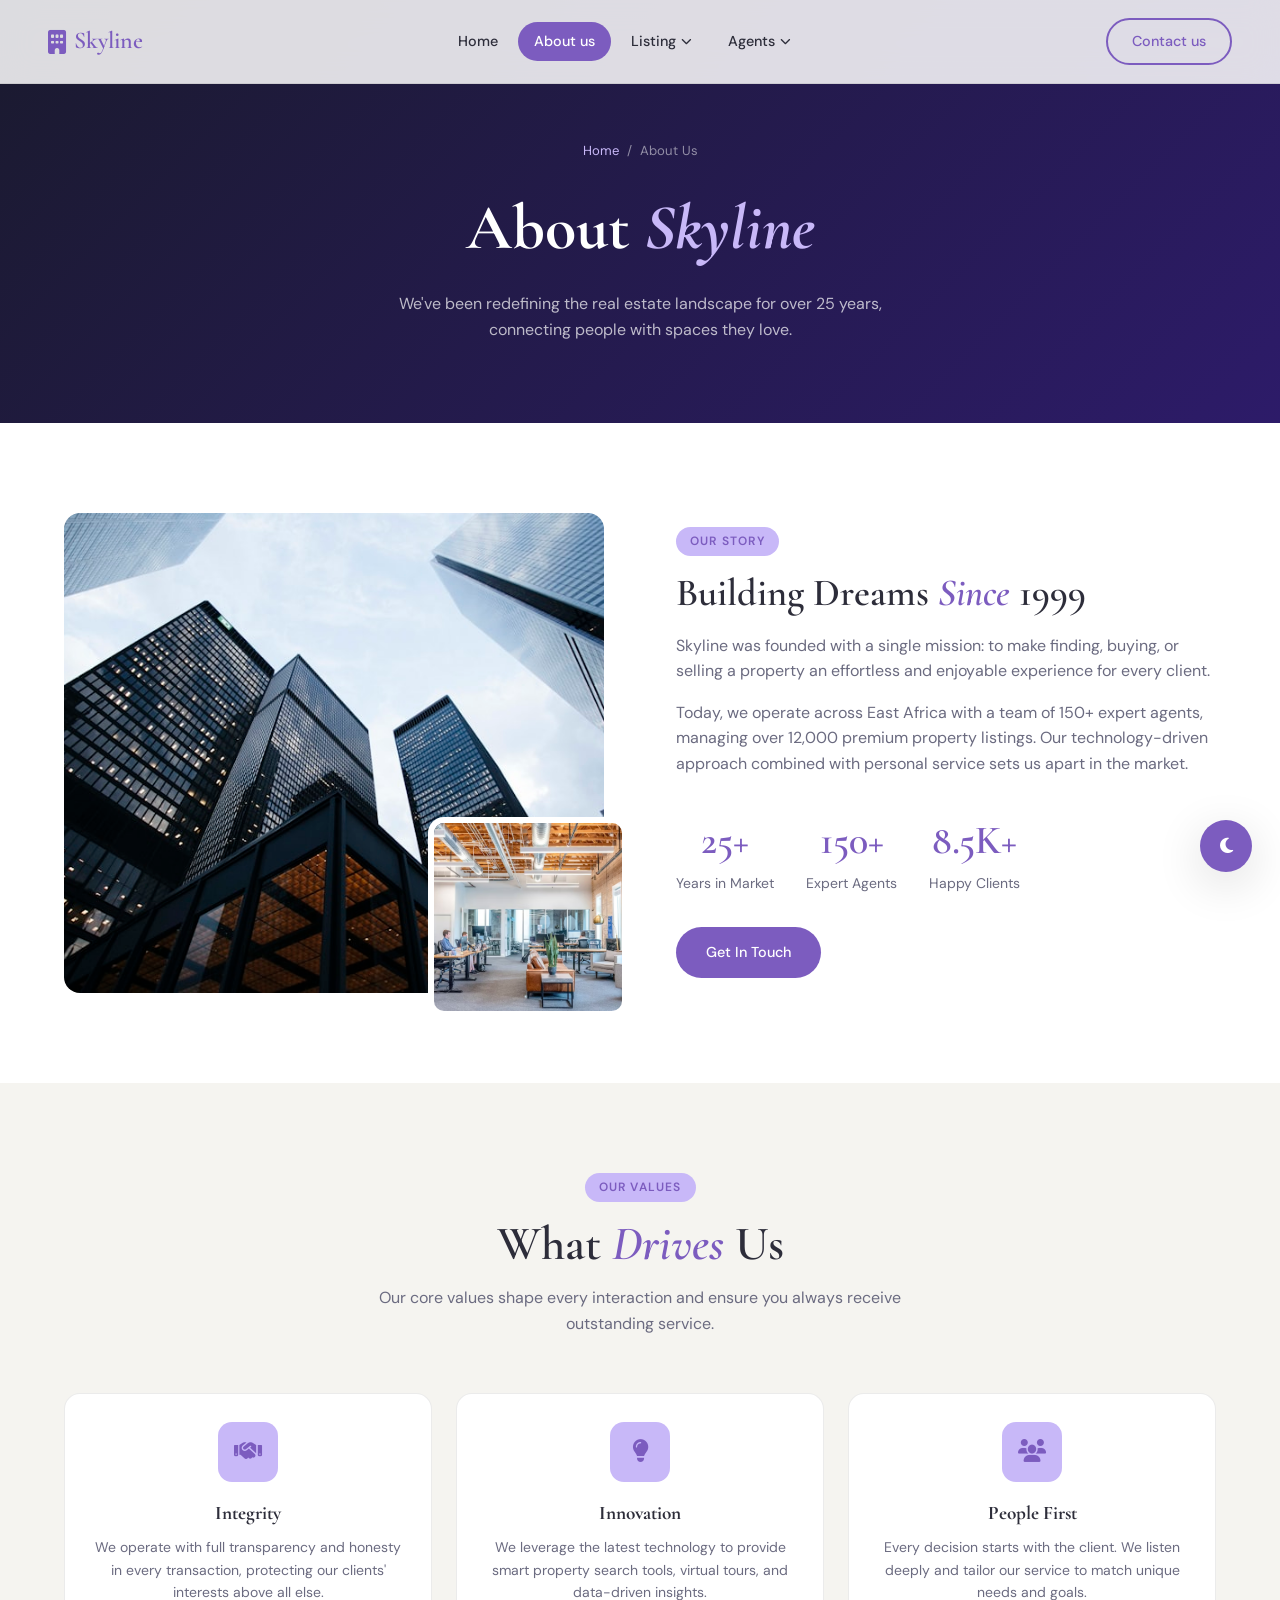
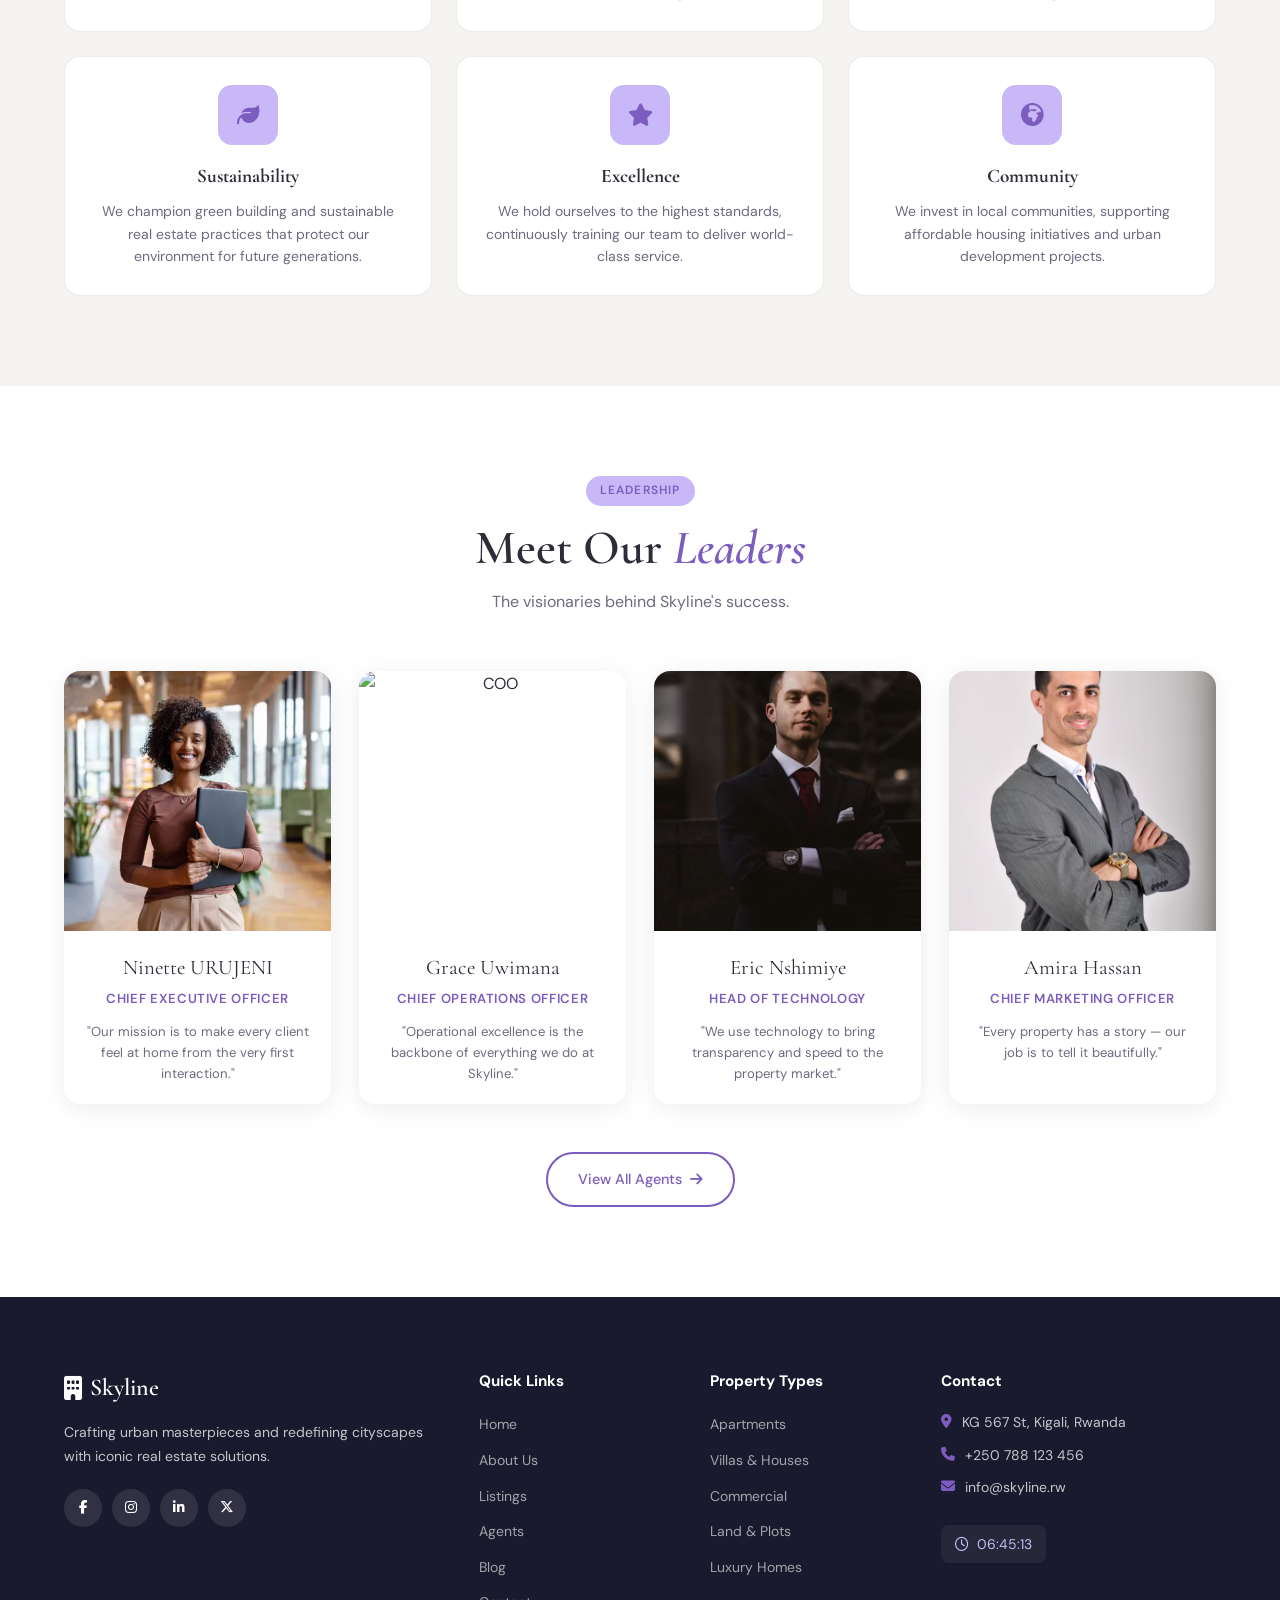
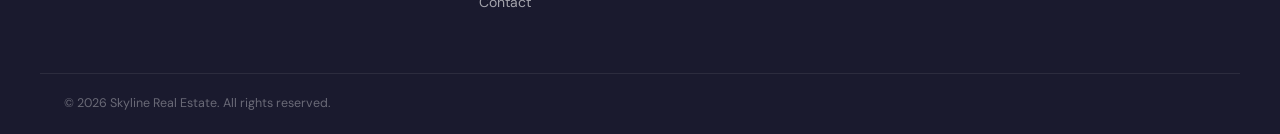
==== skyline/about.html @ 06a5d1ab "initial commit" ====
<!DOCTYPE html>
<html lang="en">

<head>
  <meta charset="UTF-8" />
  <meta name="viewport" content="width=device-width, initial-scale=1.0" />
  <title>About Us – Skyline Real Estate</title>
  <link rel="stylesheet" href="style.css" />
  <link
    href="https://fonts.googleapis.com/css2?family=Cormorant+Garamond:ital,wght@0,400;0,600;1,400&family=DM+Sans:wght@300;400;500;600&display=swap"
    rel="stylesheet" />
  <link rel="stylesheet" href="https://cdnjs.cloudflare.com/ajax/libs/font-awesome/6.5.0/css/all.min.css" />
</head>

<body>

  <!-- NAV -->
  <nav class="navbar" id="navbar">
    <div class="nav-brand">
      <i class="fa-solid fa-building"></i> Skyline</div>
    <ul class="nav-links" id="navLinks">
      <li><a href="index.html">Home</a></li>
      <li><a href="about.html" class="active">About us</a></li>
      <li class="dropdown">
        <a href="listings.html">Listing <i class="fa-solid fa-chevron-down fa-xs"></i></a>
        <div class="dropdown-menu">
          <a href="listings.html?type=buy">Buy</a>
          <a href="listings.html?type=rent">Rent</a>
          <a href="listings.html?type=sell">Sell</a>
          </div>
      </li>
      <li class="dropdown">
        <a href="agents.html">Agents <i class="fa-solid fa-chevron-down fa-xs"></i></a>
        <div class="dropdown-menu">
          <a href="agents.html">Our Agents</a>
          <a href="agents.html#join">Join Team</a>
        </div>
      </li>
    </ul>
    <a href="contact.html" class="btn-contact">Contact us</a>
    <button class="hamburger" id="hamburger"><span></span><span></span><span></span></button>
  </nav>

  <!-- PAGE HERO -->
  <div class="page-hero">
    <div class="container">
      <div class="breadcrumb"><a href="index.html">Home</a><span>/</span><span>About Us</span></div>
      <h1>About <em>Skyline</em></h1>
      <p>We've been redefining the real estate landscape for over 25 years, connecting people with spaces they love.</p>
    </div>
  </div>

  <!-- INTRO -->
  <section class="section about-intro">
    <div class="container about-intro-grid">
      <div class="about-img-stack">
        <img src="photo11.jpg" alt="Skyline HQ"
          class="about-img-main reveal" />
        <img src="photo-22.avif" alt="Interior"
          class="about-img-accent reveal" />
      </div>
      <div class="why-text reveal">
        <span class="tag">Our Story</span>
        <h2>Building Dreams <em>Since</em> 1999</h2>
        <p style="color:var(--clr-muted);margin-bottom:16px;">Skyline was founded with a single mission: to make
          finding, buying, or selling a property an effortless and enjoyable experience for every client.</p>
        <p style="color:var(--clr-muted);margin-bottom:32px;">Today, we operate across East Africa with a team of 150+
          expert agents, managing over 12,000 premium property listings. Our technology-driven approach combined with
          personal service sets us apart in the market.</p>
        <div style="display:flex;gap:32px;margin-bottom:32px;flex-wrap:wrap;">
          <div style="text-align:center;">
            <div style="font-family:var(--font-display);font-size:2.5rem;font-weight:600;color:var(--clr-primary);">25+
            </div>
            <div style="color:var(--clr-muted);font-size:0.875rem;">Years in Market</div>
          </div>
          <div style="text-align:center;">
            <div style="font-family:var(--font-display);font-size:2.5rem;font-weight:600;color:var(--clr-primary);">150+
            </div>
            <div style="color:var(--clr-muted);font-size:0.875rem;">Expert Agents</div>
          </div>
          <div style="text-align:center;">
            <div style="font-family:var(--font-display);font-size:2.5rem;font-weight:600;color:var(--clr-primary);">
              8.5K+</div>
            <div style="color:var(--clr-muted);font-size:0.875rem;">Happy Clients</div>
          </div>
        </div>
        <a href="contact.html" class="btn-primary">Get In Touch</a>
      </div>
    </div>
  </section>

  <!-- MISSION & VALUES -->
  <section class="section" style="background:var(--clr-bg)">
    <div class="container">
      <div class="section-head">
        <span class="tag">Our Values</span>
        <h2>What <em>Drives</em> Us</h2>
        <p>Our core values shape every interaction and ensure you always receive outstanding service.</p>
      </div>
      <div class="values-grid">
        <div class="value-card reveal">
          <div class="value-icon"><i class="fa-solid fa-handshake"></i></div>
          <h3>Integrity</h3>
          <p>We operate with full transparency and honesty in every transaction, protecting our clients' interests above
            all else.</p>
        </div>
        <div class="value-card reveal">
          <div class="value-icon"><i class="fa-solid fa-lightbulb"></i></div>
          <h3>Innovation</h3>
          <p>We leverage the latest technology to provide smart property search tools, virtual tours, and data-driven
            insights.</p>
        </div>
        <div class="value-card reveal">
          <div class="value-icon"><i class="fa-solid fa-users"></i></div>
          <h3>People First</h3>
          <p>Every decision starts with the client. We listen deeply and tailor our service to match unique needs and
            goals.</p>
        </div>
        <div class="value-card reveal">
          <div class="value-icon"><i class="fa-solid fa-leaf"></i></div>
          <h3>Sustainability</h3>
          <p>We champion green building and sustainable real estate practices that protect our environment for future
            generations.</p>
        </div>
        <div class="value-card reveal">
          <div class="value-icon"><i class="fa-solid fa-star"></i></div>
          <h3>Excellence</h3>
          <p>We hold ourselves to the highest standards, continuously training our team to deliver world-class service.
          </p>
        </div>
        <div class="value-card reveal">
          <div class="value-icon"><i class="fa-solid fa-globe-africa"></i></div>
          <h3>Community</h3>
          <p>We invest in local communities, supporting affordable housing initiatives and urban development projects.
          </p>
        </div>
      </div>
    </div>
  </section>

  <!-- TEAM PREVIEW -->
  <section class="section" style="background:var(--clr-surface)">
    <div class="container">
      <div class="section-head">
        <span class="tag">Leadership</span>
        <h2>Meet Our <em>Leaders</em></h2>
        <p>The visionaries behind Skyline's success.</p>
      </div>
      <div class="agents-grid">
        <div class="agent-card reveal">
          <img src="photo21.webp" class="agent-img" alt="CEO" />
          <div class="agent-body">
            <div class="agent-name">Ninette URUJENI</div>
            <div class="agent-role">Chief Executive Officer</div>
            <p style="color:var(--clr-muted);font-size:0.82rem;">"Our mission is to make every client feel at home from
              the very first interaction."</p>
          </div>
        </div>
        <div class="agent-card reveal">
          <img src="photo-20.avif" class="agent-img" alt="COO" />
          <div class="agent-body">
            <div class="agent-name">Grace Uwimana</div>
            <div class="agent-role">Chief Operations Officer</div>
            <p style="color:var(--clr-muted);font-size:0.82rem;">"Operational excellence is the backbone of everything
              we do at Skyline."</p>
          </div>
        </div>
        <div class="agent-card reveal">
          <img src="photo-19.avif" class="agent-img"
            alt="CTO" />
          <div class="agent-body">
            <div class="agent-name">Eric Nshimiye</div>
            <div class="agent-role">Head of Technology</div>
            <p style="color:var(--clr-muted);font-size:0.82rem;">"We use technology to bring transparency and speed to
              the property market."</p>
          </div>
        </div>
        <div class="agent-card reveal">
          <img src="photo-18.avif" class="agent-img"
            alt="CMO" />
          <div class="agent-body">
            <div class="agent-name">Amira Hassan</div>
            <div class="agent-role">Chief Marketing Officer</div>
            <p style="color:var(--clr-muted);font-size:0.82rem;">"Every property has a story — our job is to tell it
              beautifully."</p>
          </div>
        </div>
      </div>
      <div class="center-btn"><a href="agents.html" class="btn-outline">View All Agents <i
            class="fa-solid fa-arrow-right"></i></a></div>
    </div>
  </section>

  <button class="theme-toggle" id="themeToggle" title="Toggle mode">
    <i class="fa-solid fa-moon"
      id="themeIcon"></i>
    </button>
  <div class="modal-overlay" id="modal">
    <div class="modal-box">
      <button class="modal-close" id="modalClose">
        <i class="fa-solid fa-xmark"></i>
      </button>
      <h3 id="modalTitle"></h3>
      <div id="modalBody"></div>
    </div>
  </div>

  <!-- FOOTER -->
  <footer class="footer">
    <div class="container footer-grid">
      <div class="footer-brand">
        <div class="nav-brand"><i class="fa-solid fa-building"></i> Skyline</div>
        <p>Crafting urban masterpieces and redefining cityscapes with iconic real estate solutions.</p>
        <div class="socials">
          <a href="#"><i class="fa-brands fa-facebook-f"></i></a>
          <a href="#"><i class="fa-brands fa-instagram"></i></a>
          <a href="#"><i class="fa-brands fa-linkedin-in"></i></a>
          <a href="#"><i class="fa-brands fa-x-twitter"></i></a>
        </div>
      </div>
      <div class="footer-col">
        <h4>Quick Links</h4>
        <ul>
          <li><a href="index.html">Home</a></li>
          <li><a href="about.html">About Us</a></li>
          <li><a href="listings.html">Listings</a></li>
          <li><a href="agents.html">Agents</a></li>
          <li><a href="blog.html">Blog</a></li>
          <li><a href="contact.html">Contact</a></li>
        </ul>
      </div>
      <div class="footer-col">
        <h4>Property Types</h4>
        <ul>
          <li><a href="#">Apartments</a></li>
          <li><a href="#">Villas & Houses</a></li>
          <li><a href="#">Commercial</a></li>
          <li><a href="#">Land & Plots</a></li>
          <li><a href="#">Luxury Homes</a></li>
        </ul>
      </div>
      <div class="footer-col">
        <h4>Contact</h4>
        <ul class="contact-list">
          <li><i class="fa-solid fa-location-dot"></i> KG 567 St, Kigali, Rwanda</li>
          <li><i class="fa-solid fa-phone"></i> +250 788 123 456</li>
          <li><i class="fa-solid fa-envelope"></i> info@skyline.rw</li>
        </ul>
        <div class="clock-box"><i class="fa-regular fa-clock"></i><span id="liveClock"></span></div>
      </div>
    </div>
    <div class="footer-bottom">
      <p>&copy; 2026 Skyline Real Estate. All rights reserved.</p>
    </div>
  </footer>

  <script src="main.js"></script>
</body>

</html>
---- skyline/style.css ----
/* ============================================================
   SKYLINE REAL ESTATE – Global Stylesheet
   ============================================================ */

/* --- FONTS & VARIABLES --- */
@import url('https://fonts.googleapis.com/css2?family=Cormorant+Garamond:ital,wght@0,400;0,600;1,400&family=DM+Sans:wght@300;400;500;600&display=swap');

:root {
  --clr-bg: #f5f4f0;
  --clr-surface: #ffffff;
  --clr-primary: #7c5cbf;
  --clr-primary-light: #9b7fe0;
  --clr-accent: #c8b8f8;
  --clr-dark: #1a1a2e;
  --clr-text: #2d2d3a;
  --clr-muted: #6b6b80;
  --clr-border: rgba(0,0,0,0.08);
  --font-display: 'Cormorant Garamond', serif;
  --font-body: 'DM Sans', sans-serif;
  --radius: 16px;
  --radius-sm: 8px;
  --shadow: 0 4px 24px rgba(0,0,0,0.08);
  --shadow-lg: 0 12px 48px rgba(0,0,0,0.14);
  --transition: 0.3s cubic-bezier(.4,0,.2,1);
}

[data-theme="dark"] {
  --clr-bg: #0f0f1a;
  --clr-surface: #1a1a2e;
  --clr-text: #e8e8f0;
  --clr-muted: #9090aa;
  --clr-border: rgba(255,255,255,0.08);
  --shadow: 0 4px 24px rgba(0,0,0,0.3);
  --shadow-lg: 0 12px 48px rgba(0,0,0,0.4);
}

/* --- RESET --- */
*, *::before, *::after { box-sizing: border-box; margin: 0; padding: 0; }
html { scroll-behavior: smooth; }
body {
  font-family: var(--font-body);
  background: var(--clr-bg);
  color: var(--clr-text);
  line-height: 1.6;
  transition: background var(--transition), color var(--transition);
}
img { max-width: 100%; display: block; }
a { text-decoration: none; color: inherit; }
ul { list-style: none; }
input, button, select, textarea { font-family: inherit; }

/* --- UTILITIES --- */
.container { max-width: 1200px; margin: 0 auto; padding: 0 24px; }
.section { padding: 90px 0; }
.center-btn { text-align: center; margin-top: 48px; }
.tag {
  display: inline-block;
  background: var(--clr-accent);
  color: var(--clr-primary);
  font-size: 0.75rem;
  font-weight: 600;
  letter-spacing: 0.1em;
  text-transform: uppercase;
  padding: 5px 14px;
  border-radius: 20px;
  margin-bottom: 14px;
}
.section-head {
  text-align: center;
  max-width: 600px;
  margin: 0 auto 56px;
}
.section-head h2 {
  font-family: var(--font-display);
  font-size: clamp(2rem, 4vw, 3rem);
  font-weight: 600;
  line-height: 1.2;
  color: var(--clr-text);
  margin-bottom: 12px;
}
.section-head h2 em { color: var(--clr-primary); font-style: italic; }
.section-head p { color: var(--clr-muted); font-size: 1rem; }

/* ============================================================
   NAVBAR
   ============================================================ */
.navbar {
  position: fixed; top: 0; left: 0; right: 0; z-index: 1000;
  display: flex; align-items: center; gap: 32px;
  padding: 18px 48px;
  background: rgba(255,255,255,0.85);
  backdrop-filter: blur(16px);
  border-bottom: 1px solid var(--clr-border);
  transition: background var(--transition), box-shadow var(--transition);
}
.navbar.scrolled { box-shadow: var(--shadow); }
[data-theme="dark"] .navbar { background: rgba(15,15,26,0.85); }

.nav-brand {
  font-family: var(--font-display);
  font-size: 1.5rem; font-weight: 600;
  color: var(--clr-primary);
  display: flex; align-items: center; gap: 8px;
  white-space: nowrap;
}
.nav-links {
  display: flex; gap: 4px; align-items: center;
  margin: 0 auto;
}
.nav-links > li { position: relative; }
.nav-links a {
  padding: 8px 16px;
  border-radius: 24px;
  font-size: 0.9rem; font-weight: 500;
  color: var(--clr-text);
  transition: background var(--transition), color var(--transition);
  display: flex; align-items: center; gap: 5px;
}
.nav-links a:hover, .nav-links a.active {
  background: var(--clr-primary);
  color: #fff;
}
.dropdown-menu {
  position: absolute; top: calc(100% + 8px); left: 0;
  background: var(--clr-surface);
  border-radius: var(--radius-sm);
  box-shadow: var(--shadow-lg);
  min-width: 160px;
  padding: 8px 0;
  opacity: 0; visibility: hidden; transform: translateY(-8px);
  transition: all var(--transition);
  border: 1px solid var(--clr-border);
}
.dropdown:hover .dropdown-menu { opacity: 1; visibility: visible; transform: translateY(0); }
.dropdown-menu a {
  display: block; padding: 10px 18px; border-radius: 0;
  font-size: 0.875rem;
}
.dropdown-menu a:hover { background: var(--clr-accent); color: var(--clr-primary); border-radius: 0; }

.btn-contact {
  padding: 10px 24px;
  border: 2px solid var(--clr-primary);
  border-radius: 24px;
  color: var(--clr-primary);
  font-weight: 500; font-size: 0.9rem;
  white-space: nowrap;
  transition: all var(--transition);
}
.btn-contact:hover { background: var(--clr-primary); color: #fff; }

.hamburger {
  display: none; flex-direction: column; gap: 5px;
  background: none; border: none; cursor: pointer; padding: 4px;
}
.hamburger span {
  display: block; width: 24px; height: 2px;
  background: var(--clr-text);
  border-radius: 2px; transition: all var(--transition);
}
.hamburger.open span:nth-child(1) { transform: translateY(7px) rotate(45deg); }
.hamburger.open span:nth-child(2) { opacity: 0; }
.hamburger.open span:nth-child(3) { transform: translateY(-7px) rotate(-45deg); }

/* ============================================================
   HERO
   ============================================================ */
.hero {
  position: relative; min-height: 100vh;
  display: flex; flex-direction: column;
  justify-content: center; overflow: hidden;
}
.hero-bg { position: absolute; inset: 0; z-index: 0; }
.hero-img { width: 100%; height: 100%; object-fit: cover; }
.hero-overlay {
  position: absolute; inset: 0;
  background: linear-gradient(135deg, rgba(15,10,30,0.75) 0%, rgba(15,10,30,0.4) 60%, transparent 100%);
}

.hero-content {
  position: relative; z-index: 2;
  max-width: 650px;
  padding: 120px 48px 40px;
  animation: fadeUp 0.9s ease both;
}
.hero-badge {
  display: inline-flex; align-items: center; gap: 6px;
  background: rgba(255,255,255,0.12);
  backdrop-filter: blur(8px);
  color: #fff; border: 1px solid rgba(255,255,255,0.2);
  padding: 6px 16px; border-radius: 24px; font-size: 0.8rem;
  margin-bottom: 20px;
}
.hero-title {
  font-family: var(--font-display);
  font-size: clamp(3rem, 7vw, 5.5rem);
  font-weight: 600; line-height: 1.05;
  color: #fff; margin-bottom: 16px;
}
.hero-title-main { color: #fff; }
.hero-title em { color: var(--clr-accent); font-style: italic; }
.hero-subtitle { color: rgba(255,255,255,0.8); font-size: 1rem; max-width: 440px; margin-bottom: 36px; }

/* Search Box */
.search-box {
  background: rgba(255,255,255,0.12);
  backdrop-filter: blur(16px);
  border: 1px solid rgba(255,255,255,0.2);
  border-radius: 20px; overflow: hidden;
}
.search-tabs { display: flex; padding: 14px 14px 0; gap: 6px; }
.tab {
  padding: 8px 22px; border-radius: 20px; border: none;
  background: transparent; color: rgba(255,255,255,0.7);
  font-size: 0.875rem; font-weight: 500; cursor: pointer;
  transition: all var(--transition);
}
.tab.active { background: #fff; color: var(--clr-primary); }
.search-fields {
  display: flex; align-items: center; gap: 0;
  padding: 14px; flex-wrap: wrap; gap: 8px;
}
.field { flex: 1; min-width: 100px; }
.field label { display: block; color: rgba(255,255,255,0.6); font-size: 0.7rem; font-weight: 600; text-transform: uppercase; letter-spacing: 0.05em; margin-bottom: 2px; }
.field input {
  background: none; border: none; outline: none;
  color: #fff; font-size: 0.9rem; width: 100%;
  padding: 4px 0;
}
.field input::placeholder { color: rgba(255,255,255,0.5); }
.field + .field { border-left: 1px solid rgba(255,255,255,0.15); padding-left: 14px; }
.btn-search {
  background: var(--clr-primary); color: #fff;
  border: none; border-radius: 12px;
  width: 48px; height: 48px; cursor: pointer;
  font-size: 1rem; flex-shrink: 0;
  transition: background var(--transition), transform var(--transition);
}
.btn-search:hover { background: var(--clr-primary-light); transform: scale(1.05); }

/* Stats */
.hero-stats {
  position: relative; z-index: 2;
  display: flex; gap: 0;
  background: rgba(255,255,255,0.1);
  backdrop-filter: blur(12px);
  border-top: 1px solid rgba(255,255,255,0.15);
  margin-top: auto;
}
.stat {
  flex: 1; text-align: center; padding: 24px 16px;
  border-right: 1px solid rgba(255,255,255,0.12);
}
.stat:last-child { border-right: none; }
.stat-num { font-family: var(--font-display); font-size: 2.2rem; font-weight: 600; color: #fff; }
.stat span:not(.stat-num) { font-family: var(--font-display); font-size: 2.2rem; color: var(--clr-accent); }
.stat p { color: rgba(255,255,255,0.65); font-size: 0.78rem; margin-top: 2px; }

/* ============================================================
   FEATURED LISTINGS
   ============================================================ */
.featured { background: var(--clr-bg); }
.cards-grid {
  display: grid;
  grid-template-columns: repeat(auto-fill, minmax(320px, 1fr));
  gap: 28px;
}
.prop-card {
  background: var(--clr-surface);
  border-radius: var(--radius);
  overflow: hidden;
  box-shadow: var(--shadow);
  transition: transform var(--transition), box-shadow var(--transition);
  cursor: pointer;
}
.prop-card:hover { transform: translateY(-6px); box-shadow: var(--shadow-lg); }
.prop-img-wrap { position: relative; overflow: hidden; height: 220px; }
.prop-img-wrap img { width: 100%; height: 100%; object-fit: cover; transition: transform 0.5s ease; }
.prop-card:hover .prop-img-wrap img { transform: scale(1.06); }
.prop-badge {
  position: absolute; top: 14px; left: 14px;
  background: var(--clr-primary); color: #fff;
  font-size: 0.72rem; font-weight: 600; padding: 4px 12px;
  border-radius: 20px; text-transform: uppercase; letter-spacing: 0.05em;
}
.prop-fav {
  position: absolute; top: 14px; right: 14px;
  background: rgba(255,255,255,0.9); border: none;
  border-radius: 50%; width: 36px; height: 36px;
  display: flex; align-items: center; justify-content: center;
  cursor: pointer; color: var(--clr-muted); font-size: 0.9rem;
  transition: all var(--transition);
}
.prop-fav.active, .prop-fav:hover { color: #e74c3c; background: #fff; }
.prop-body { padding: 18px 20px; }
.prop-price { font-family: var(--font-display); font-size: 1.5rem; font-weight: 600; color: var(--clr-primary); margin-bottom: 4px; }
.prop-title { font-weight: 500; font-size: 1rem; margin-bottom: 4px; }
.prop-loc { color: var(--clr-muted); font-size: 0.82rem; display: flex; align-items: center; gap: 4px; margin-bottom: 14px; }
.prop-meta { display: flex; gap: 14px; border-top: 1px solid var(--clr-border); padding-top: 12px; }
.prop-meta span { font-size: 0.8rem; color: var(--clr-muted); display: flex; align-items: center; gap: 5px; }
.prop-meta i { color: var(--clr-primary); }

/* ============================================================
   WHY CHOOSE US
   ============================================================ */
.why-us { background: var(--clr-surface); }
.why-grid { display: grid; grid-template-columns: 1fr 1fr; gap: 72px; align-items: center; }
.why-img { position: relative; }
.why-img img { border-radius: var(--radius); width: 100%; height: 500px; object-fit: cover; }
.why-badge-card {
  position: absolute; bottom: -20px; right: -20px;
  background: var(--clr-primary); color: #fff;
  border-radius: var(--radius);
  padding: 18px 22px;
  display: flex; align-items: center; gap: 12px;
  box-shadow: var(--shadow-lg);
}
.why-badge-card i { font-size: 2rem; opacity: 0.8; }
.why-badge-card strong { display: block; font-size: 1rem; }
.why-badge-card span { font-size: 0.8rem; opacity: 0.8; }
.why-text h2 { font-family: var(--font-display); font-size: clamp(1.8rem, 3vw, 2.6rem); font-weight: 600; margin-bottom: 16px; line-height: 1.2; }
.why-text h2 em { color: var(--clr-primary); font-style: italic; }
.why-text > p { color: var(--clr-muted); margin-bottom: 32px; }
.features-list { display: flex; flex-direction: column; gap: 20px; margin-bottom: 36px; }
.feat-item { display: flex; gap: 16px; align-items: flex-start; }
.feat-icon {
  width: 48px; height: 48px; flex-shrink: 0;
  background: var(--clr-accent); border-radius: 12px;
  display: flex; align-items: center; justify-content: center;
  color: var(--clr-primary); font-size: 1.1rem;
}
.feat-item strong { display: block; font-weight: 600; margin-bottom: 2px; }
.feat-item p { color: var(--clr-muted); font-size: 0.875rem; }

/* ============================================================
   SLIDER
   ============================================================ */
.slider-section { background: var(--clr-bg); }
.slider-wrapper { position: relative; border-radius: var(--radius); overflow: hidden; }
.slider { display: flex; }
.slide { min-width: 100%; position: relative; height: 500px; display: none; }
.slide.active { display: block; }
.slide img { width: 100%; height: 100%; object-fit: cover; }
.slide-caption {
  position: absolute; bottom: 24px; left: 24px;
  background: rgba(0,0,0,0.5); backdrop-filter: blur(8px);
  color: #fff; padding: 8px 18px; border-radius: 24px;
  font-size: 0.9rem; font-weight: 500;
}
.slider-btn {
  position: absolute; top: 50%; transform: translateY(-50%);
  background: rgba(255,255,255,0.9); border: none; border-radius: 50%;
  width: 48px; height: 48px; cursor: pointer; font-size: 1rem;
  display: flex; align-items: center; justify-content: center;
  transition: all var(--transition); z-index: 10;
  color: var(--clr-primary);
}
.slider-btn:hover { background: var(--clr-primary); color: #fff; }
.slider-btn.prev { left: 16px; }
.slider-btn.next { right: 16px; }
.slider-dots { display: flex; justify-content: center; gap: 8px; padding: 16px 0 8px; }
.dot {
  width: 8px; height: 8px; border-radius: 50%;
  background: var(--clr-border); cursor: pointer;
  transition: all var(--transition); border: none;
}
.dot.active { background: var(--clr-primary); width: 24px; border-radius: 4px; }

/* ============================================================
   TESTIMONIALS
   ============================================================ */
.testimonials { background: var(--clr-surface); }
.testimonial-grid { display: grid; grid-template-columns: repeat(3, 1fr); gap: 24px; }
.testimonial-card {
  background: var(--clr-bg);
  border-radius: var(--radius); padding: 28px;
  border: 1px solid var(--clr-border);
  transition: transform var(--transition);
}
.testimonial-card:hover { transform: translateY(-4px); }
.featured-testimonial {
  background: var(--clr-primary); color: #fff;
  transform: translateY(-12px);
}
.featured-testimonial .client span { opacity: 0.7; }
.stars { color: #f5c518; font-size: 0.9rem; margin-bottom: 14px; }
.testimonial-card p { font-size: 0.95rem; line-height: 1.7; margin-bottom: 20px; font-style: italic; }
.client { display: flex; align-items: center; gap: 12px; }
.client img { width: 46px; height: 46px; border-radius: 50%; object-fit: cover; }
.client strong { display: block; font-size: 0.9rem; }
.client span { font-size: 0.78rem; color: var(--clr-muted); }

/* ============================================================
   BUTTONS
   ============================================================ */
.btn-primary {
  display: inline-flex; align-items: center; gap: 8px;
  background: var(--clr-primary); color: #fff;
  padding: 14px 30px; border-radius: 28px;
  font-weight: 500; font-size: 0.9rem;
  transition: all var(--transition); border: none; cursor: pointer;
}
.btn-primary:hover { background: var(--clr-primary-light); transform: translateY(-2px); box-shadow: 0 8px 24px rgba(124,92,191,0.3); }
.btn-outline {
  display: inline-flex; align-items: center; gap: 8px;
  border: 2px solid var(--clr-primary); color: var(--clr-primary);
  padding: 14px 30px; border-radius: 28px;
  font-weight: 500; font-size: 0.9rem;
  transition: all var(--transition);
}
.btn-outline:hover { background: var(--clr-primary); color: #fff; transform: translateY(-2px); }

/* ============================================================
   THEME TOGGLE
   ============================================================ */
.theme-toggle {
  position: fixed; bottom: 28px; right: 28px; z-index: 999;
  background: var(--clr-primary); color: #fff;
  border: none; border-radius: 50%;
  width: 52px; height: 52px; cursor: pointer; font-size: 1.1rem;
  box-shadow: var(--shadow-lg); transition: all var(--transition);
  display: flex; align-items: center; justify-content: center;
}
.theme-toggle:hover { background: var(--clr-primary-light); transform: scale(1.1); }

/* ============================================================
   MODAL
   ============================================================ */
.modal-overlay {
  position: fixed; inset: 0; background: rgba(0,0,0,0.6);
  backdrop-filter: blur(4px); z-index: 2000;
  display: flex; align-items: center; justify-content: center;
  opacity: 0; visibility: hidden; transition: all var(--transition);
}
.modal-overlay.open { opacity: 1; visibility: visible; }
.modal-box {
  background: var(--clr-surface); border-radius: var(--radius);
  padding: 36px; max-width: 560px; width: 90%;
  position: relative; transform: scale(0.9);
  transition: transform var(--transition);
  max-height: 80vh; overflow-y: auto;
}
.modal-overlay.open .modal-box { transform: scale(1); }
.modal-close {
  position: absolute; top: 16px; right: 16px;
  background: var(--clr-bg); border: none; border-radius: 50%;
  width: 36px; height: 36px; cursor: pointer; font-size: 1rem;
  color: var(--clr-muted); transition: all var(--transition);
}
.modal-close:hover { background: #e74c3c; color: #fff; }
.modal-box h3 { font-family: var(--font-display); font-size: 1.8rem; margin-bottom: 16px; }
.modal-prop-img { width: 100%; height: 220px; object-fit: cover; border-radius: var(--radius-sm); margin-bottom: 16px; }
.modal-price { font-family: var(--font-display); font-size: 2rem; color: var(--clr-primary); font-weight: 600; margin-bottom: 8px; }
.modal-meta { display: flex; gap: 16px; color: var(--clr-muted); font-size: 0.85rem; margin-bottom: 16px; flex-wrap: wrap; }
.modal-meta span { display: flex; align-items: center; gap: 5px; }
.modal-desc { color: var(--clr-muted); font-size: 0.9rem; line-height: 1.7; }

/* ============================================================
   FOOTER
   ============================================================ */
.footer {
  background: var(--clr-dark); color: rgba(255,255,255,0.75);
  padding-top: 72px;
}
.footer-grid { display: grid; grid-template-columns: 2fr 1fr 1fr 1.5fr; gap: 48px; padding-bottom: 48px; }
.footer-brand .nav-brand { color: #fff; margin-bottom: 14px; }
.footer-brand p { font-size: 0.875rem; line-height: 1.7; margin-bottom: 20px; }
.socials { display: flex; gap: 10px; }
.socials a {
  width: 38px; height: 38px; border-radius: 50%;
  background: rgba(255,255,255,0.1); display: flex;
  align-items: center; justify-content: center;
  color: #fff; font-size: 0.85rem;
  transition: background var(--transition);
}
.socials a:hover { background: var(--clr-primary); }
.footer-col h4 { color: #fff; font-size: 0.95rem; margin-bottom: 18px; }
.footer-col ul li { margin-bottom: 10px; }
.footer-col ul a { color: rgba(255,255,255,0.6); font-size: 0.875rem; transition: color var(--transition); }
.footer-col ul a:hover { color: var(--clr-primary-light); }
.contact-list li { display: flex; align-items: flex-start; gap: 10px; font-size: 0.875rem; margin-bottom: 10px; }
.contact-list i { color: var(--clr-primary); margin-top: 3px; flex-shrink: 0; }
.clock-box {
  display: inline-flex; align-items: center; gap: 8px;
  background: rgba(255,255,255,0.06); border-radius: 8px;
  padding: 8px 14px; font-size: 0.875rem; color: var(--clr-accent);
  margin-top: 16px;
}
.footer-bottom {
  border-top: 1px solid rgba(255,255,255,0.08);
  padding: 20px 24px;
  display: flex; justify-content: space-between;
  font-size: 0.78rem; color: rgba(255,255,255,0.35);
  flex-wrap: wrap; gap: 8px; text-align: center;
  max-width: 1200px; margin: 0 auto;
}

/* ============================================================
   PAGE HERO (inner pages)
   ============================================================ */
.page-hero {
  background: linear-gradient(135deg, var(--clr-dark) 0%, #2d1b69 100%);
  padding: 140px 0 80px; text-align: center; color: #fff;
}
.page-hero h1 { font-family: var(--font-display); font-size: clamp(2.2rem, 5vw, 4rem); margin-bottom: 12px; }
.page-hero h1 em { color: var(--clr-accent); font-style: italic; }
.page-hero p { color: rgba(255,255,255,0.7); max-width: 500px; margin: 0 auto; }
.breadcrumb { display: flex; justify-content: center; gap: 8px; font-size: 0.82rem; color: rgba(255,255,255,0.5); margin-bottom: 16px; }
.breadcrumb a { color: var(--clr-accent); }

/* ============================================================
   ABOUT PAGE
   ============================================================ */
.about-intro { background: var(--clr-surface); }
.about-intro-grid { display: grid; grid-template-columns: 1fr 1fr; gap: 72px; align-items: center; }
.about-img-stack { position: relative; }
.about-img-main { border-radius: var(--radius); width: 100%; height: 480px; object-fit: cover; }
.about-img-accent {
  position: absolute; bottom: -24px; right: -24px;
  width: 200px; height: 200px; object-fit: cover;
  border-radius: var(--radius); border: 6px solid var(--clr-surface);
}
.values-grid { display: grid; grid-template-columns: repeat(3, 1fr); gap: 24px; }
.value-card { background: var(--clr-surface); border-radius: var(--radius); padding: 28px 24px; text-align: center; border: 1px solid var(--clr-border); transition: transform var(--transition); }
.value-card:hover { transform: translateY(-4px); }
.value-icon { width: 60px; height: 60px; background: var(--clr-accent); border-radius: 14px; display: flex; align-items: center; justify-content: center; color: var(--clr-primary); font-size: 1.4rem; margin: 0 auto 16px; }
.value-card h3 { font-family: var(--font-display); font-size: 1.2rem; margin-bottom: 8px; }
.value-card p { color: var(--clr-muted); font-size: 0.875rem; }

/* ============================================================
   LISTINGS PAGE
   ============================================================ */
.listings-section { background: var(--clr-bg); }
.filters-bar {
  background: var(--clr-surface); border-radius: var(--radius);
  padding: 20px 24px; margin-bottom: 40px;
  display: flex; gap: 16px; flex-wrap: wrap; align-items: center;
  box-shadow: var(--shadow);
}
.filter-select {
  padding: 10px 16px; border: 1px solid var(--clr-border);
  border-radius: var(--radius-sm); background: var(--clr-bg);
  color: var(--clr-text); font-size: 0.875rem;
  flex: 1; min-width: 140px; cursor: pointer;
}
.filter-btn {
  padding: 10px 24px; background: var(--clr-primary); color: #fff;
  border: none; border-radius: var(--radius-sm); cursor: pointer;
  font-size: 0.875rem; font-weight: 500; transition: all var(--transition);
}
.filter-btn:hover { background: var(--clr-primary-light); }

/* ============================================================
   AGENTS PAGE
   ============================================================ */
.agents-grid { display: grid; grid-template-columns: repeat(auto-fill, minmax(260px, 1fr)); gap: 28px; }
.agent-card {
  background: var(--clr-surface); border-radius: var(--radius);
  overflow: hidden; box-shadow: var(--shadow);
  transition: transform var(--transition);
  text-align: center;
}
.agent-card:hover { transform: translateY(-5px); }
.agent-img { width: 100%; height: 260px; object-fit: cover; }
.agent-body { padding: 20px; }
.agent-name { font-family: var(--font-display); font-size: 1.3rem; margin-bottom: 4px; }
.agent-role { color: var(--clr-primary); font-size: 0.82rem; font-weight: 600; letter-spacing: 0.05em; text-transform: uppercase; margin-bottom: 12px; }
.agent-stats { display: flex; justify-content: center; gap: 20px; font-size: 0.8rem; color: var(--clr-muted); margin-bottom: 14px; }
.agent-stats span { display: flex; flex-direction: column; align-items: center; gap: 2px; }
.agent-stats strong { color: var(--clr-text); font-size: 1rem; }
.agent-social { display: flex; justify-content: center; gap: 8px; }
.agent-social a {
  width: 34px; height: 34px; border-radius: 50%;
  background: var(--clr-bg); display: flex; align-items: center; justify-content: center;
  font-size: 0.8rem; color: var(--clr-muted); transition: all var(--transition);
}
.agent-social a:hover { background: var(--clr-primary); color: #fff; }

/* ============================================================
   BLOG PAGE
   ============================================================ */
.blog-grid { display: grid; grid-template-columns: repeat(auto-fill, minmax(320px, 1fr)); gap: 28px; }
.blog-card { background: var(--clr-surface); border-radius: var(--radius); overflow: hidden; box-shadow: var(--shadow); transition: transform var(--transition); }
.blog-card:hover { transform: translateY(-5px); }
.blog-img { width: 100%; height: 220px; object-fit: cover; }
.blog-body { padding: 20px; }
.blog-meta { display: flex; gap: 14px; font-size: 0.78rem; color: var(--clr-muted); margin-bottom: 10px; }
.blog-meta span { display: flex; align-items: center; gap: 4px; }
.blog-title { font-family: var(--font-display); font-size: 1.2rem; font-weight: 600; margin-bottom: 8px; line-height: 1.3; }
.blog-excerpt { color: var(--clr-muted); font-size: 0.875rem; line-height: 1.6; margin-bottom: 16px; }
.blog-read-more { color: var(--clr-primary); font-size: 0.875rem; font-weight: 500; display: flex; align-items: center; gap: 5px; }
.blog-read-more:hover { gap: 8px; }

/* ============================================================
   CONTACT PAGE
   ============================================================ */
.contact-section { background: var(--clr-surface); }
.contact-grid { display: grid; grid-template-columns: 1fr 1.4fr; gap: 72px; align-items: start; }
.contact-info h2 { font-family: var(--font-display); font-size: 2.2rem; margin-bottom: 14px; }
.contact-info h2 em { color: var(--clr-primary); font-style: italic; }
.contact-info p { color: var(--clr-muted); margin-bottom: 32px; }
.contact-details { display: flex; flex-direction: column; gap: 18px; }
.contact-item { display: flex; gap: 16px; align-items: flex-start; }
.contact-item-icon { width: 44px; height: 44px; background: var(--clr-accent); border-radius: 10px; display: flex; align-items: center; justify-content: center; color: var(--clr-primary); flex-shrink: 0; }
.contact-item strong { display: block; font-size: 0.9rem; margin-bottom: 2px; }
.contact-item span { color: var(--clr-muted); font-size: 0.875rem; }

.contact-form-wrap {
  background: var(--clr-bg); border-radius: var(--radius);
  padding: 36px; box-shadow: var(--shadow);
}
.contact-form-wrap h3 { font-family: var(--font-display); font-size: 1.6rem; margin-bottom: 24px; }
.form-row { display: grid; grid-template-columns: 1fr 1fr; gap: 16px; }
.form-group { margin-bottom: 18px; }
.form-group label { display: block; font-size: 0.82rem; font-weight: 600; margin-bottom: 6px; color: var(--clr-text); }
.form-group input, .form-group select, .form-group textarea {
  width: 100%; padding: 12px 16px;
  border: 1.5px solid var(--clr-border); border-radius: var(--radius-sm);
  background: var(--clr-surface); color: var(--clr-text);
  font-size: 0.875rem; transition: border-color var(--transition);
}
.form-group input:focus, .form-group select:focus, .form-group textarea:focus {
  outline: none; border-color: var(--clr-primary);
}
.form-group.error input, .form-group.error select, .form-group.error textarea { border-color: #e74c3c; }
.form-error { display: none; color: #e74c3c; font-size: 0.78rem; margin-top: 4px; }
.form-group.error .form-error { display: block; }
.form-group textarea { resize: vertical; min-height: 120px; }
.form-success {
  display: none; text-align: center; padding: 24px;
  background: #e8f8e8; border-radius: var(--radius-sm);
  color: #2e7d32; margin-top: 16px;
}
.form-success i { font-size: 2rem; margin-bottom: 8px; display: block; }

/* ============================================================
   GALLERY PAGE
   ============================================================ */
.gallery-grid {
  display: grid;
  grid-template-columns: repeat(auto-fill, minmax(280px, 1fr));
  gap: 16px;
}
.gallery-item { position: relative; border-radius: var(--radius-sm); overflow: hidden; cursor: pointer; }
.gallery-item img { width: 100%; height: 240px; object-fit: cover; transition: transform 0.4s ease; }
.gallery-item:hover img { transform: scale(1.08); }
.gallery-overlay {
  position: absolute; inset: 0; background: rgba(124,92,191,0.7);
  display: flex; align-items: center; justify-content: center;
  opacity: 0; transition: opacity var(--transition);
}
.gallery-item:hover .gallery-overlay { opacity: 1; }
.gallery-overlay i { color: #fff; font-size: 1.8rem; }

/* ============================================================
   ANIMATIONS
   ============================================================ */
@keyframes fadeUp {
  from { opacity: 0; transform: translateY(30px); }
  to   { opacity: 1; transform: translateY(0); }
}
.reveal {
  opacity: 0; transform: translateY(24px);
  transition: opacity 0.6s ease, transform 0.6s ease;
}
.reveal.visible { opacity: 1; transform: translateY(0); }

/* ============================================================
   RESPONSIVE
   ============================================================ */
@media (max-width: 1024px) {
  .why-grid, .about-intro-grid, .contact-grid { grid-template-columns: 1fr; gap: 48px; }
  .footer-grid { grid-template-columns: 1fr 1fr; }
  .testimonial-grid { grid-template-columns: 1fr; }
  .featured-testimonial { transform: none; }
}
@media (max-width: 768px) {
  .navbar { padding: 14px 20px; gap: 16px; }
  .nav-links { display: none; position: fixed; top: 64px; left: 0; right: 0; background: var(--clr-surface); flex-direction: column; padding: 20px; gap: 4px; box-shadow: var(--shadow-lg); z-index: 999; }
  .nav-links.open { display: flex; }
  .hamburger { display: flex; }
  .hero-content { padding: 100px 24px 32px; }
  .search-fields { flex-direction: column; }
  .field + .field { border-left: none; border-top: 1px solid rgba(255,255,255,0.15); padding-left: 0; padding-top: 10px; }
  .hero-stats { flex-wrap: wrap; }
  .stat { min-width: 50%; border-right: none; border-bottom: 1px solid rgba(255,255,255,0.12); }
  .section { padding: 60px 0; }
  .footer-grid { grid-template-columns: 1fr; gap: 32px; }
  .values-grid { grid-template-columns: 1fr; }
  .form-row { grid-template-columns: 1fr; }
  .about-img-accent { display: none; }
  .why-badge-card { right: 0; bottom: 16px; }
}
@media (max-width: 480px) {
  .cards-grid { grid-template-columns: 1fr; }
  .hero-title { font-size: 2.8rem; }
}
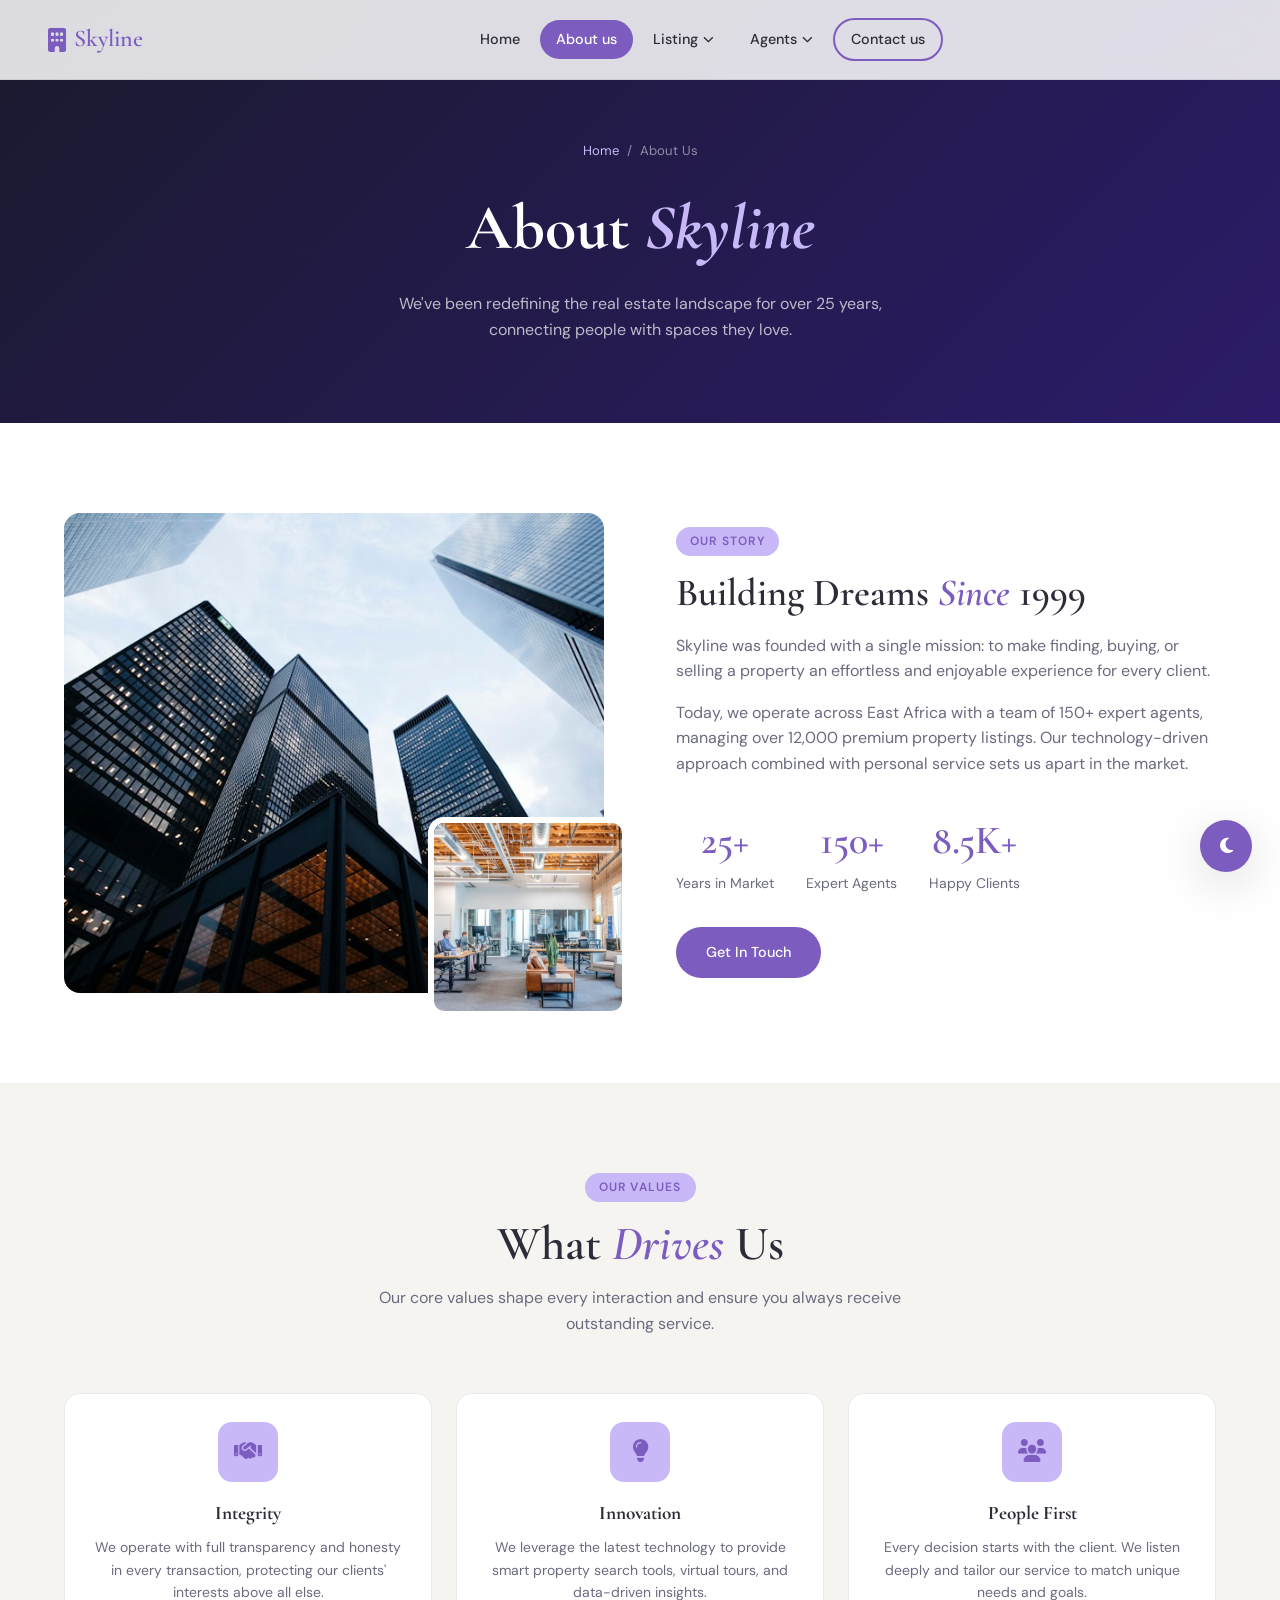
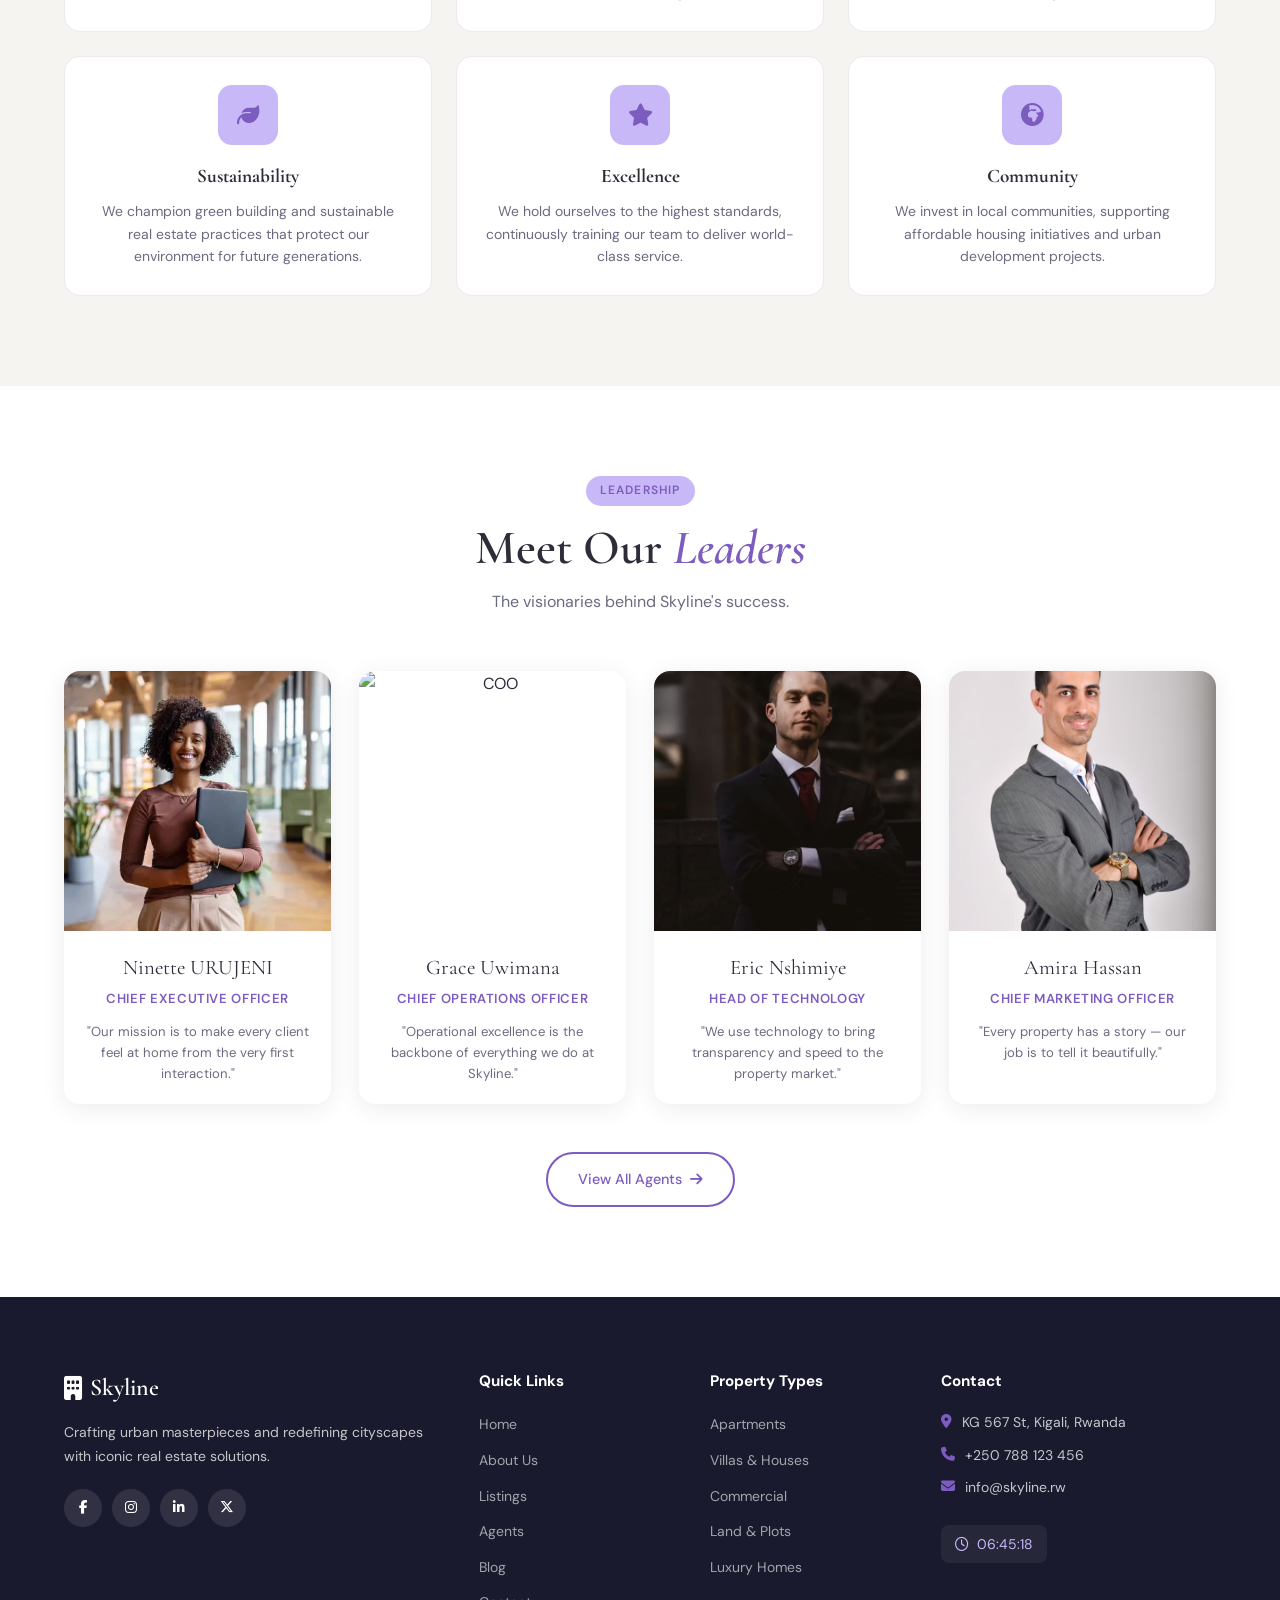
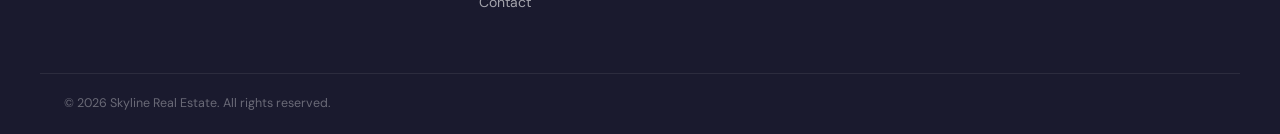
==== commit 7a8a63b7: "Remove unused closing tag from navigation in about.html" ====
--- a/skyline/about.html
+++ b/skyline/about.html
@@ -36,7 +36,6 @@
           <a href="agents.html#join">Join Team</a>
         </div>
       </li>
-    </ul>
     <a href="contact.html" class="btn-contact">Contact us</a>
     <button class="hamburger" id="hamburger"><span></span><span></span><span></span></button>
   </nav>
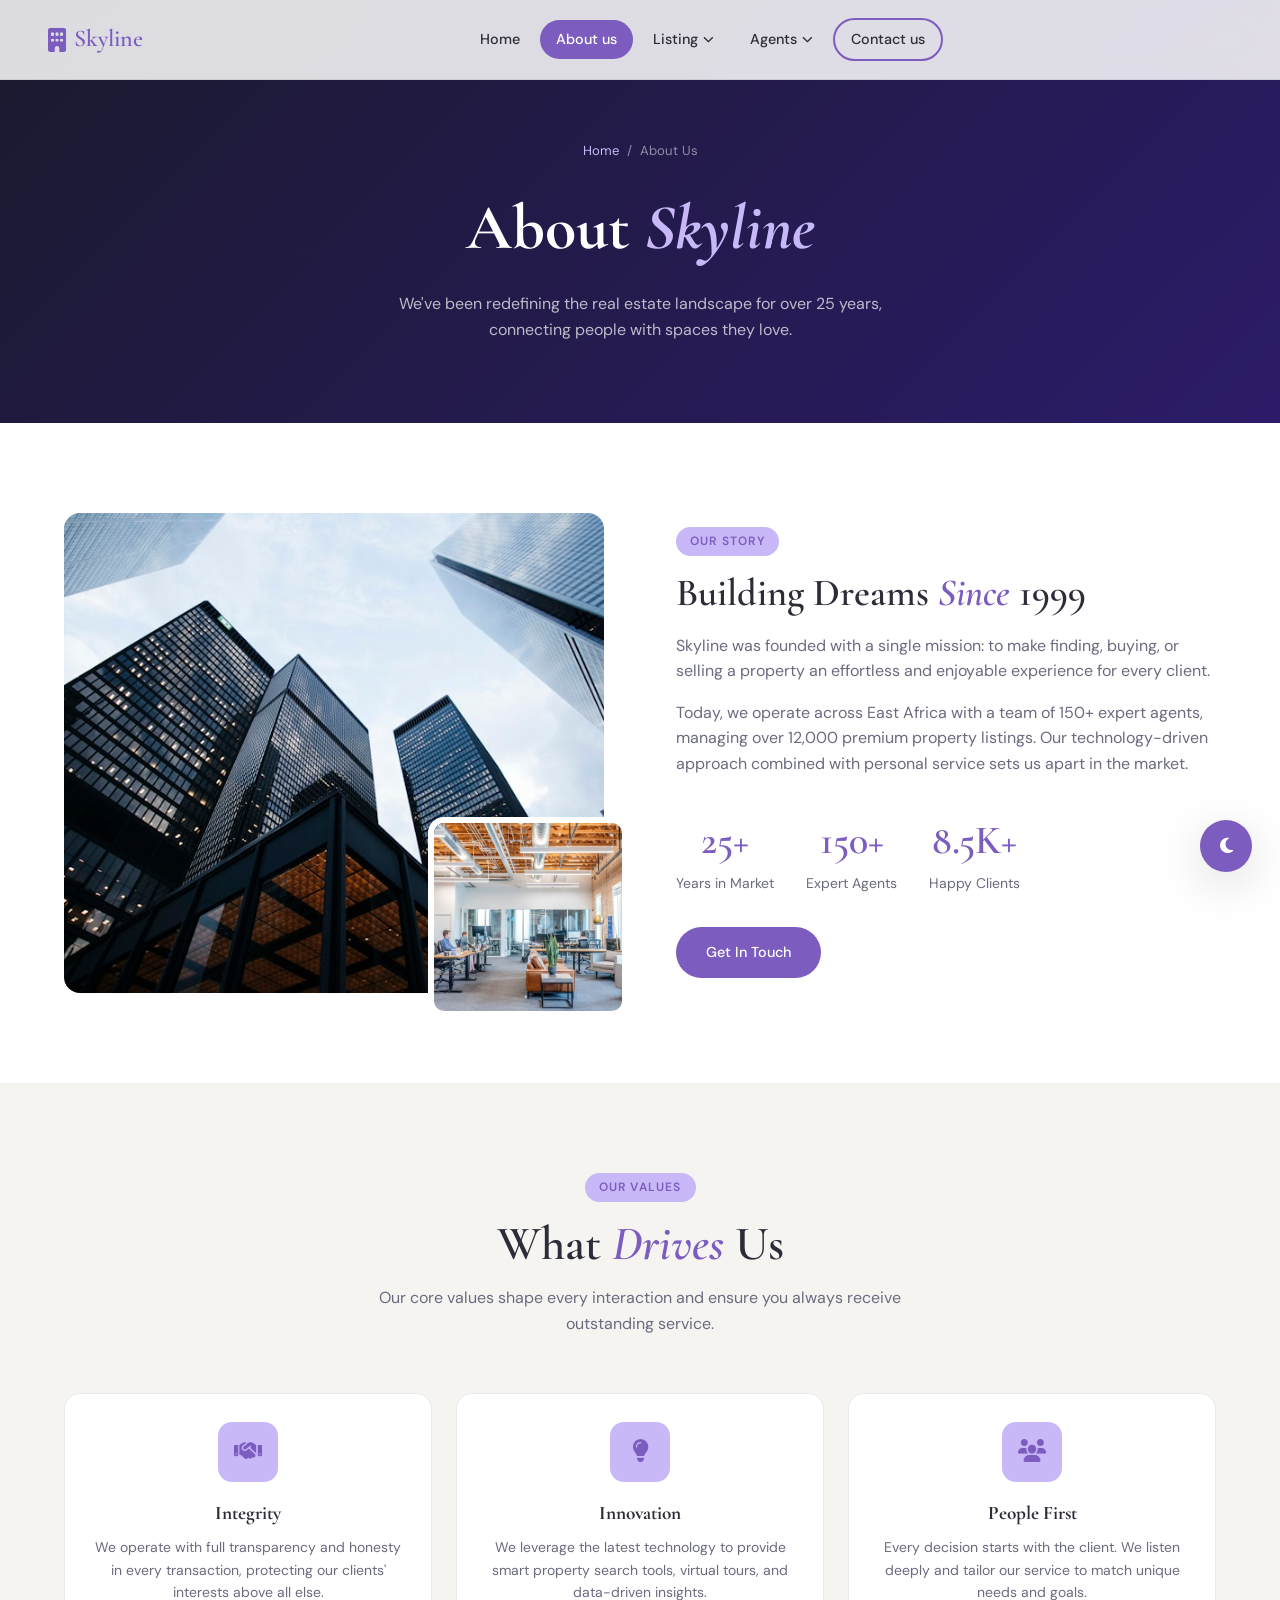
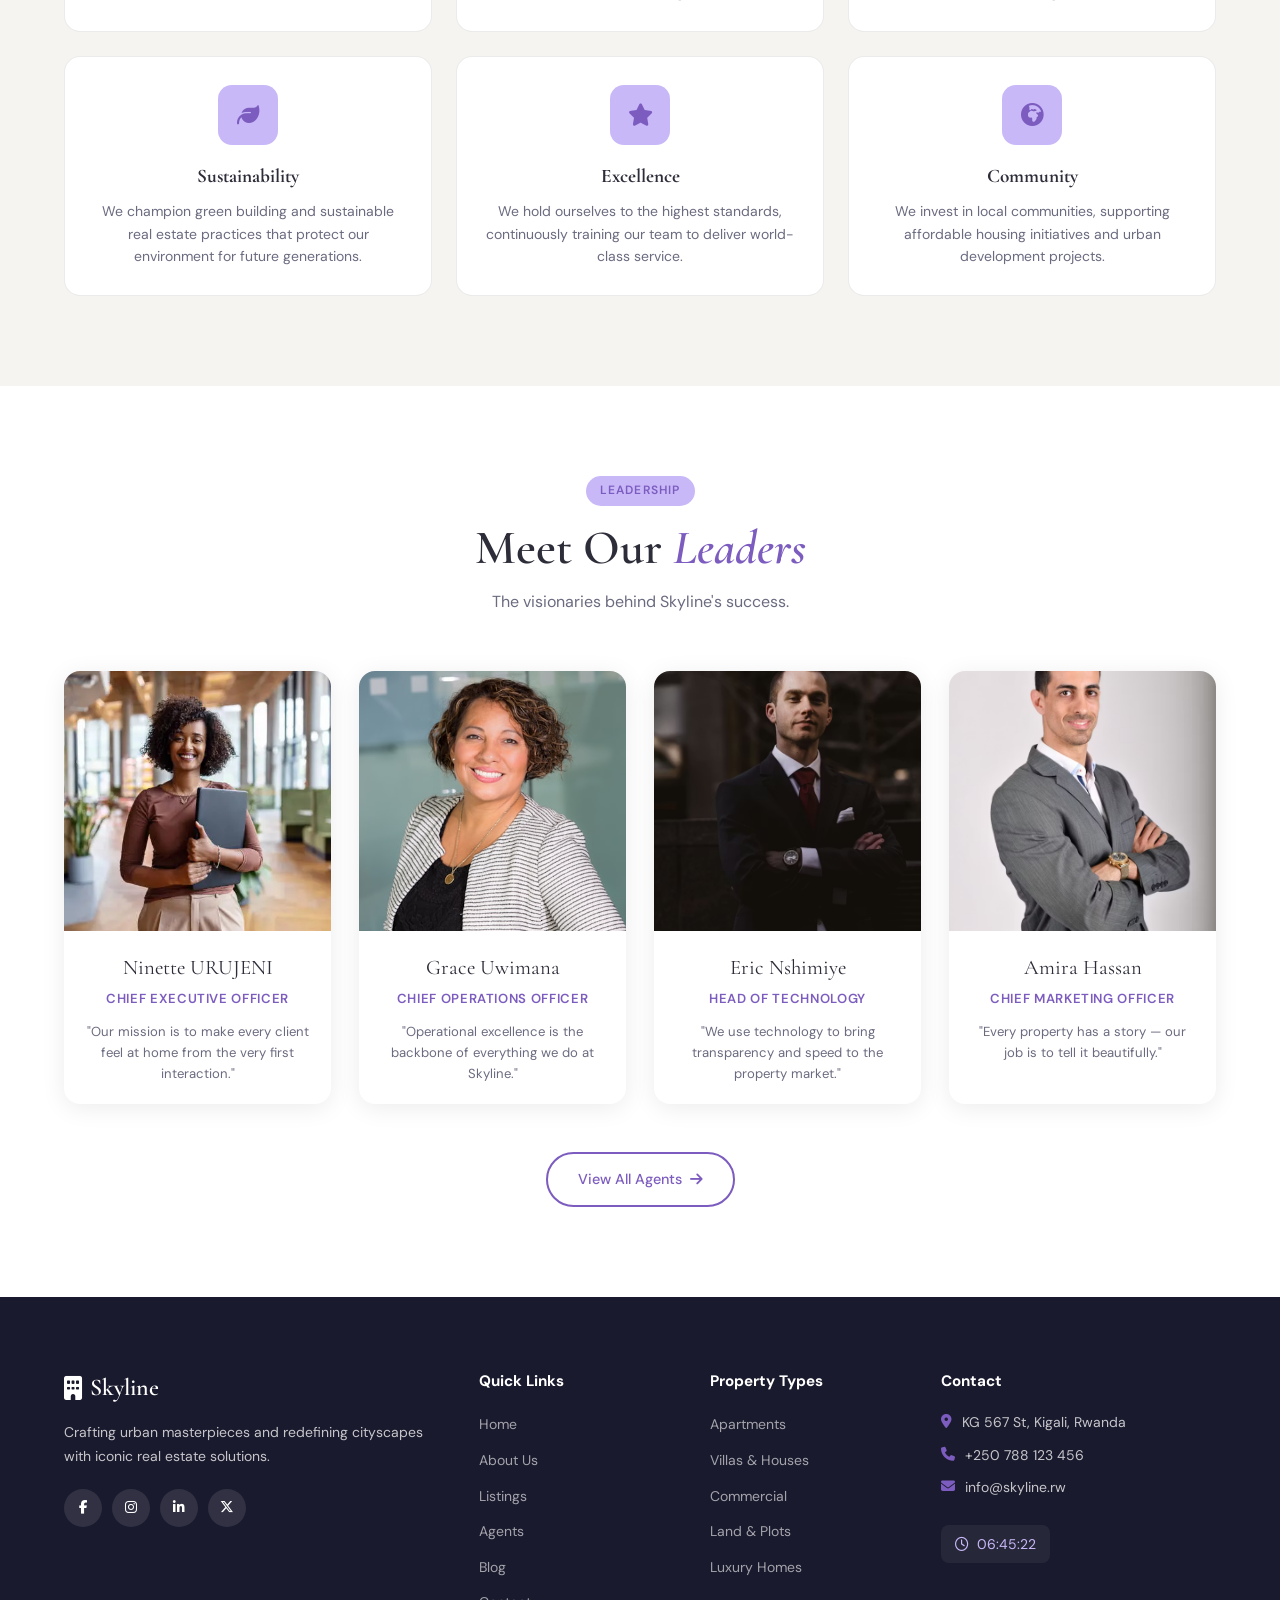
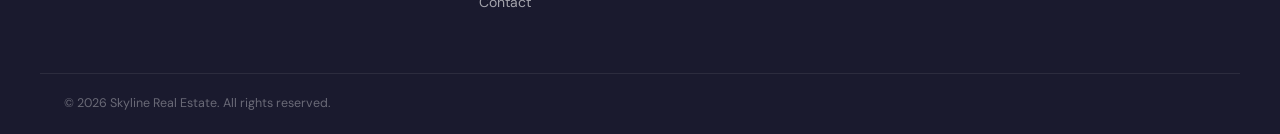
==== commit 37681002: "Update agent image for COO in about.html" ====
--- a/skyline/about.html
+++ b/skyline/about.html
@@ -156,7 +156,7 @@
           </div>
         </div>
         <div class="agent-card reveal">
-          <img src="photo-20.avif" class="agent-img" alt="COO" />
+          <img src="photo-16.jpg" class="agent-img" alt="COO" />
           <div class="agent-body">
             <div class="agent-name">Grace Uwimana</div>
             <div class="agent-role">Chief Operations Officer</div>
